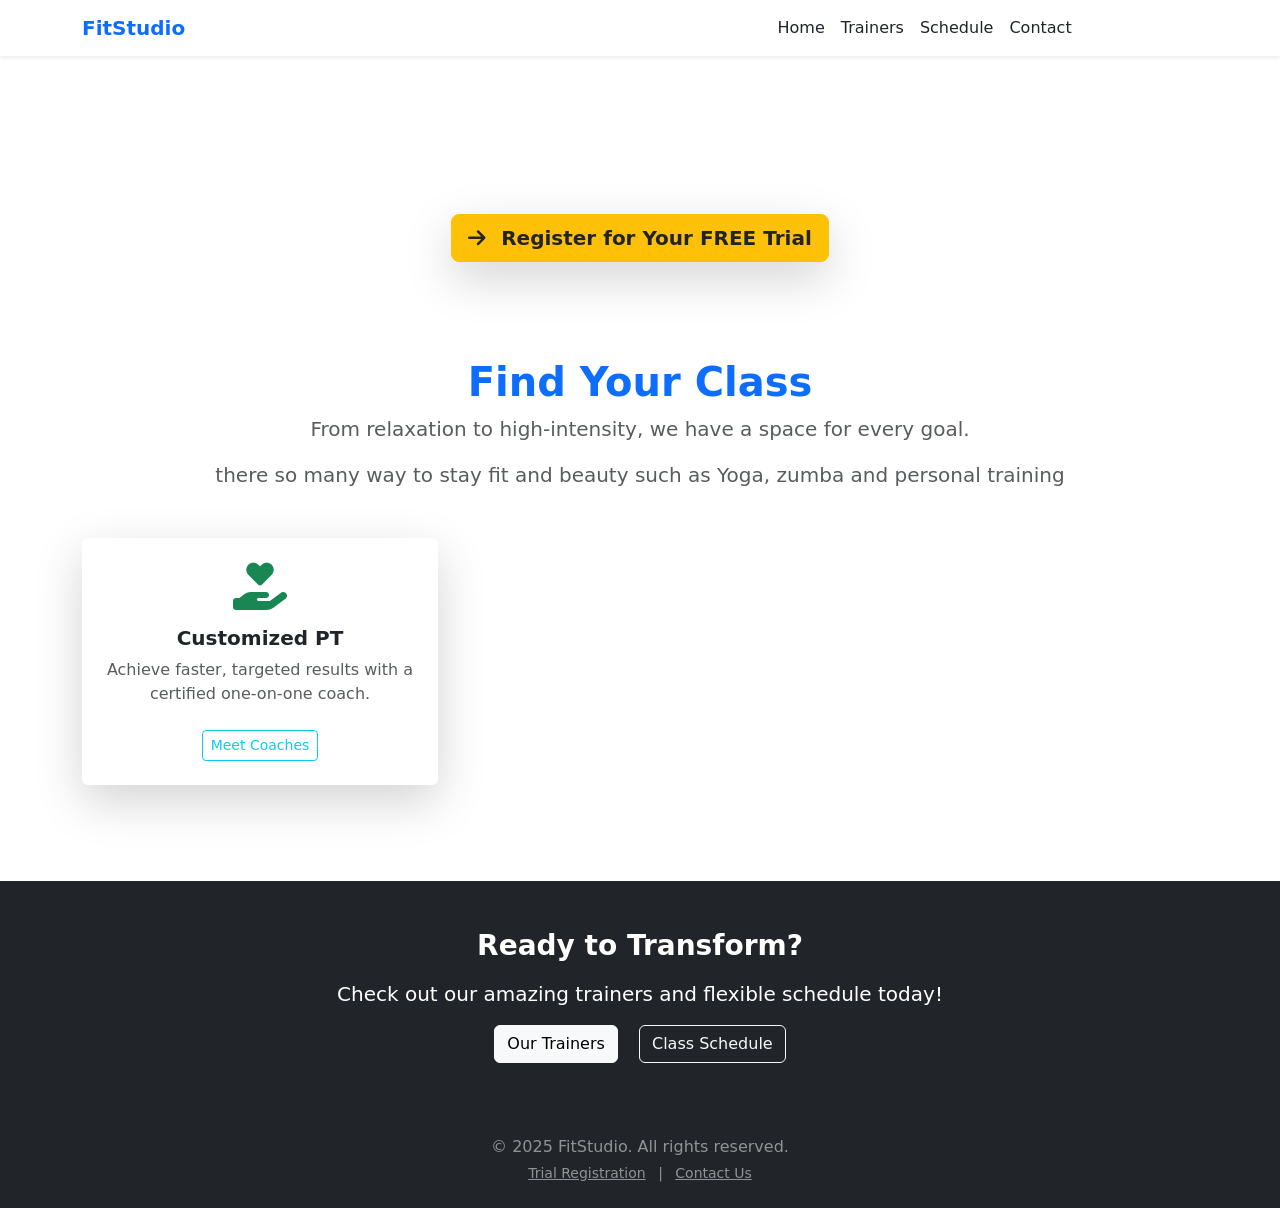
==== home.html @ 449f9258 "Add files via upload" ====
<!DOCTYPE html>
<html lang="en">
<head>
    <meta charset="UTF-8">
    <meta name="viewport" content="width=device-width, initial-scale=1.0">
    <title>FitStudio - Home | Achieve Your Best</title>
    <link href="https://cdn.jsdelivr.net/npm/bootstrap@5.3.3/dist/css/bootstrap.min.css" rel="stylesheet">
    <link rel="stylesheet" href="https://cdnjs.cloudflare.com/ajax/libs/font-awesome/6.5.2/css/all.min.css">
    <link rel="stylesheet" href="css/style.css">
</head>
<body>

    <nav class="navbar navbar-expand-lg navbar-light bg-white shadow-sm sticky-top">
        <div class="container">
            <a class="navbar-brand text-primary fw-bold" href="index.html">FitStudio</a>
            <button class="navbar-toggler" type="button" data-bs-toggle="collapse" data-bs-target="#navbarNav" aria-controls="navbarNav" aria-expanded="false" aria-label="Toggle navigation">
                <span class="navbar-toggler-icon"></span>
            </button>
            <div class="collapse navbar-collapse" id="navbarNav">
                <ul class="navbar-nav ms-auto">
                    <li class="nav-item"><a class="nav-link active text-dark" aria-current="page" href="home.html">Home</a></li>
                    <li class="nav-item"><a class="nav-link text-dark" href="Trainer.html">Trainers</a></li>
                    <li class="nav-item"><a class="nav-link text-dark" href="Schedule Page.html">Schedule</a></li>
                    <li class="nav-item"><a class="nav-link text-dark" href="contact.html">Contact</a></li>
                    <li class="nav-item"><a class="nav-link btn btn-primary text-white ms-2 px-3 rounded-pill" href="register.html">FREE Trial</a></li>
                </ul>
            </div>
        </div>
    </nav>

    <header class="hero-section text-center d-flex align-items-center">
        <div class="container text-white">
            <p class="lead fw-light mb-2">Welcome to Your New Fitness Journey</p>
            <h1 class="display-1 fw-bolder text-uppercase mb-4">Move. Sweat. Shine.</h1>
            <a href="Registration Page.html" class="btn btn-lg btn-warning fw-bold text-dark shadow-lg pulse-btn">
                <i class="fas fa-arrow-right me-2"></i> Register for Your FREE Trial
            </a>
        </div>
    </header>

    <section class="container my-5 py-5">
        <div class="text-center mb-5">
            <h2 class="display-6 fw-bold text-primary">Find Your Class</h2>
            <p class="lead text-muted">From relaxation to high-intensity, we have a space for every goal.</p>
			<p class="lead text-muted">there so many way to stay fit and beauty such as Yoga, zumba and personal training</p>
        </div>
        
        <div class="row text-center g-4">
            <div class="col-md-4">
                <div class="card h-100 feature-card shadow-lg border-0">
                    <div class="card-body p-4">
                        <i class="fas fa-hand-holding-heart fa-3x text-success mb-3"></i>
                        <h5 class="card-title fw-bold">Customized PT</h5>
                        <p class="card-text text-muted">Achieve faster, targeted results with a certified one-on-one coach.</p>
                        <a href="Trainer.html" class="btn btn-outline-info btn-sm mt-2">Meet Coaches</a>
                    </div>
                </div>
            </div>
        </div>
    </section>

    <section class="py-5 bg-dark text-white text-center">
        <div class="container">
            <h3 class="fw-bold mb-3">Ready to Transform?</h3>
            <p class="lead">Check out our amazing trainers and flexible schedule today!</p>
            <a href="Trainer.html" class="btn btn-light me-3">Our Trainers</a>
            <a href="Schedule Page.html" class="btn btn-outline-light">Class Schedule</a>
        </div>
    </section>
    
    <p class="visually-hidden">Original Content. All content and images are for demonstration purposes only.</p>

    <footer class="bg-dark text-white-50 py-4 mt-auto">
        <div class="container text-center">
            <p class="mb-1">© 2025 FitStudio. All rights reserved.</p>
            <div class="small">
                <a href="register.html" class="text-white-50 mx-2">Trial Registration</a> | 
                <a href="contact.html" class="text-white-50 mx-2">Contact Us</a>
            </div>
        </div>
    </footer>

    <script src="https://cdn.jsdelivr.net/npm/bootstrap@5.3.3/dist/js/bootstrap.bundle.min.js"></script>
</body>
</html>
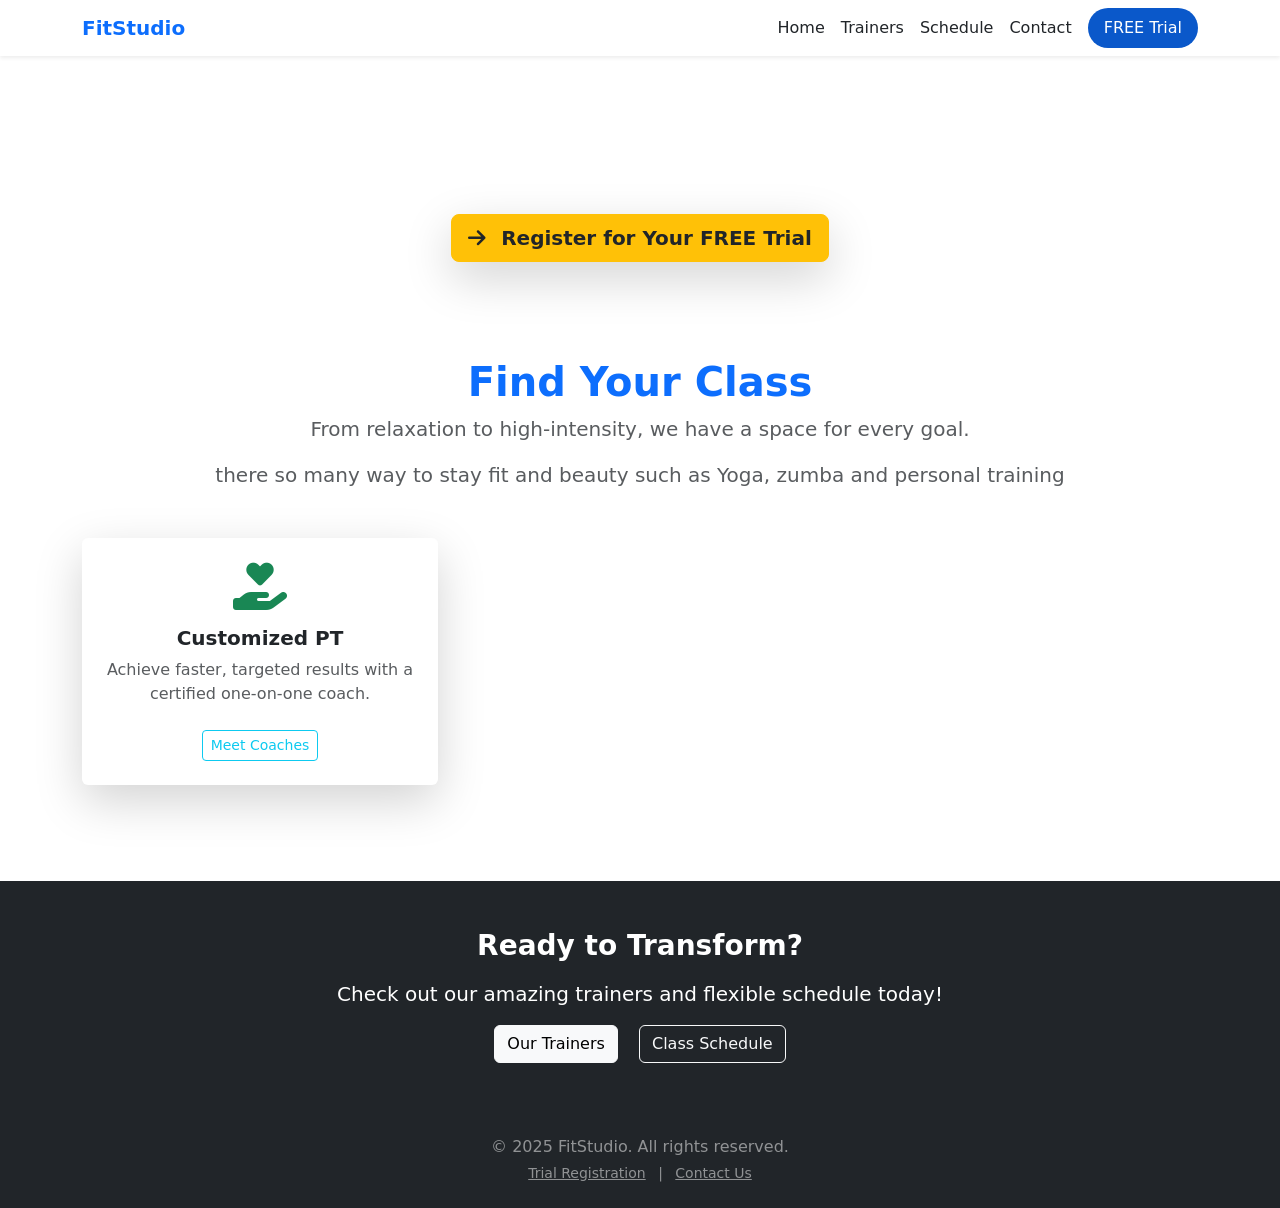
==== commit 8bf2ff63: "Update home.html" ====
--- a/home.html
+++ b/home.html
@@ -22,7 +22,7 @@
                     <li class="nav-item"><a class="nav-link text-dark" href="Trainer.html">Trainers</a></li>
                     <li class="nav-item"><a class="nav-link text-dark" href="Schedule Page.html">Schedule</a></li>
                     <li class="nav-item"><a class="nav-link text-dark" href="contact.html">Contact</a></li>
-                    <li class="nav-item"><a class="nav-link btn btn-primary text-white ms-2 px-3 rounded-pill" href="register.html">FREE Trial</a></li>
+                    <li class="nav-item"><a class="nav-link btn btn-primary text-white ms-2 px-3 rounded-pill active" aria-current="page" href="register.html">FREE Trial</a></li>
                 </ul>
             </div>
         </div>
@@ -32,7 +32,7 @@
         <div class="container text-white">
             <p class="lead fw-light mb-2">Welcome to Your New Fitness Journey</p>
             <h1 class="display-1 fw-bolder text-uppercase mb-4">Move. Sweat. Shine.</h1>
-            <a href="Registration Page.html" class="btn btn-lg btn-warning fw-bold text-dark shadow-lg pulse-btn">
+            <a href="register.html" class="btn btn-lg btn-warning fw-bold text-dark shadow-lg pulse-btn">
                 <i class="fas fa-arrow-right me-2"></i> Register for Your FREE Trial
             </a>
         </div>
@@ -82,4 +82,7 @@
 
     <script src="https://cdn.jsdelivr.net/npm/bootstrap@5.3.3/dist/js/bootstrap.bundle.min.js"></script>
 </body>
-</html>+
+</html>
+
+
